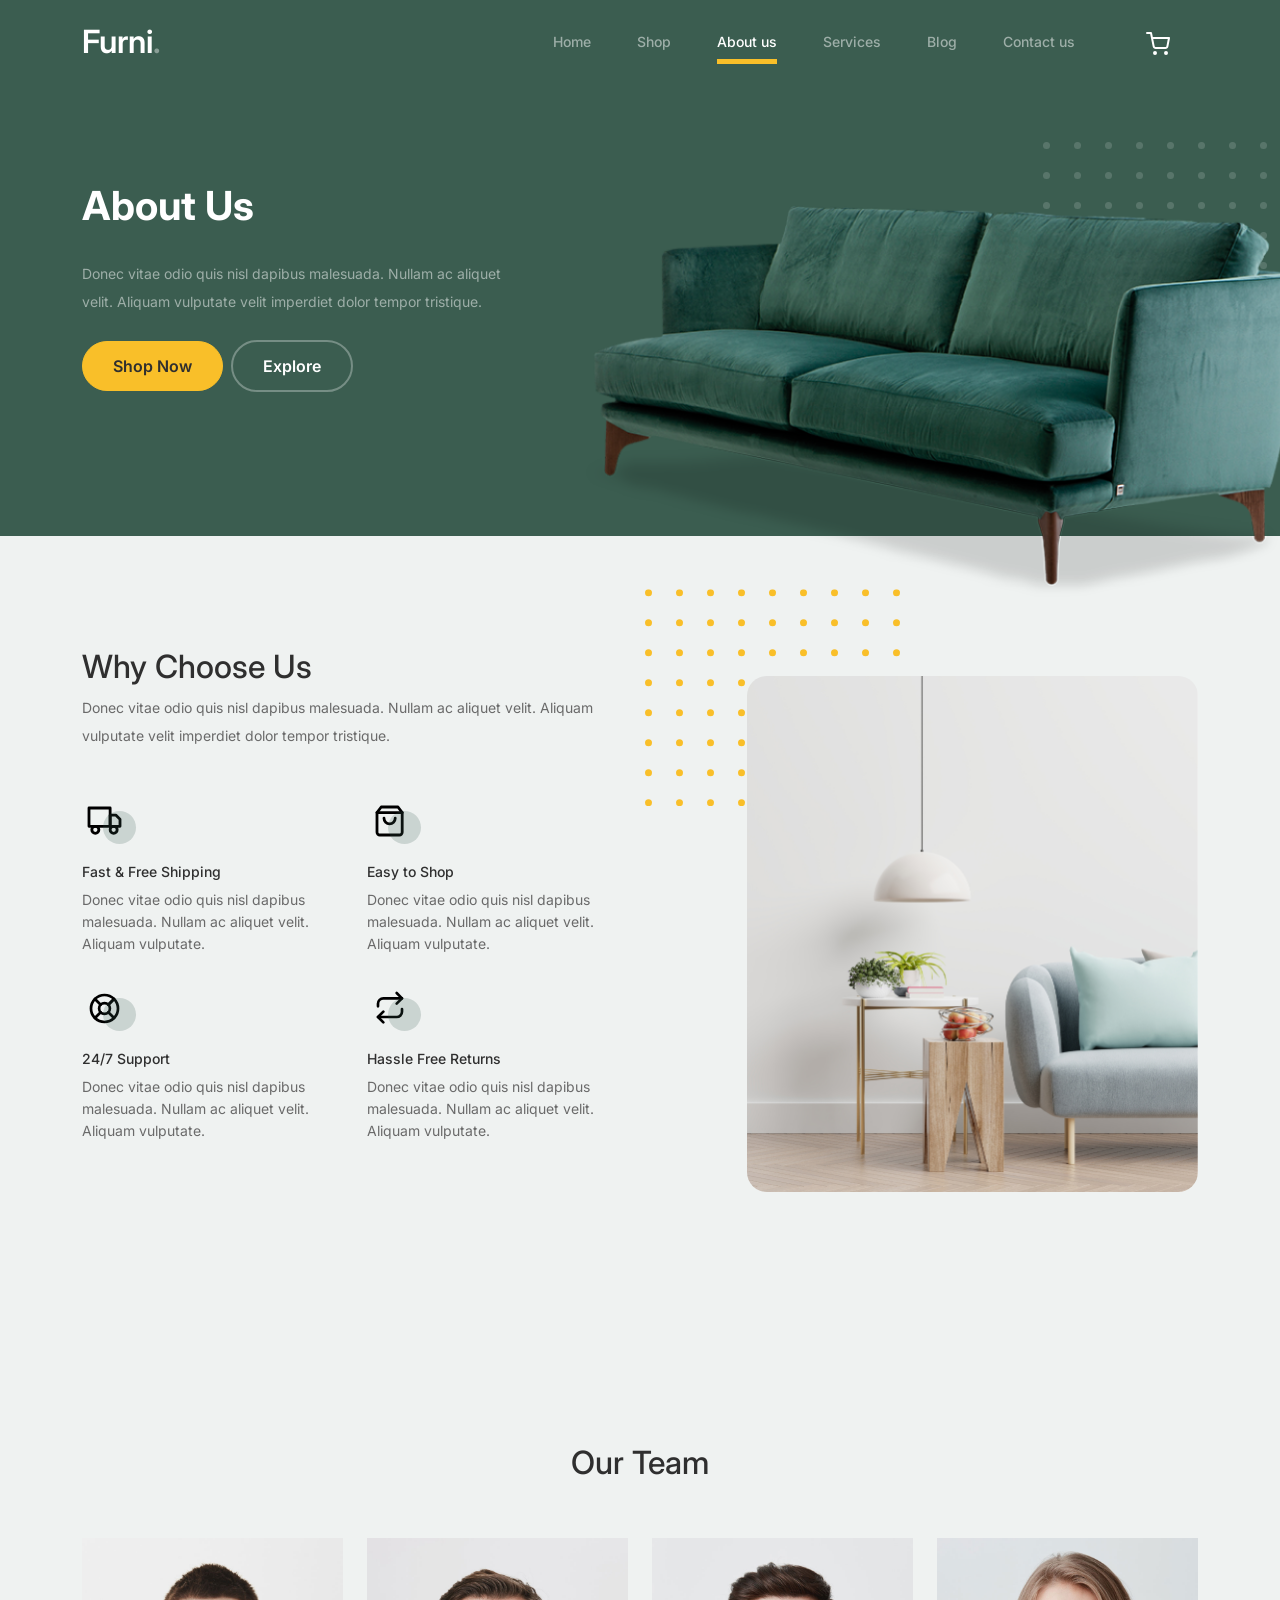
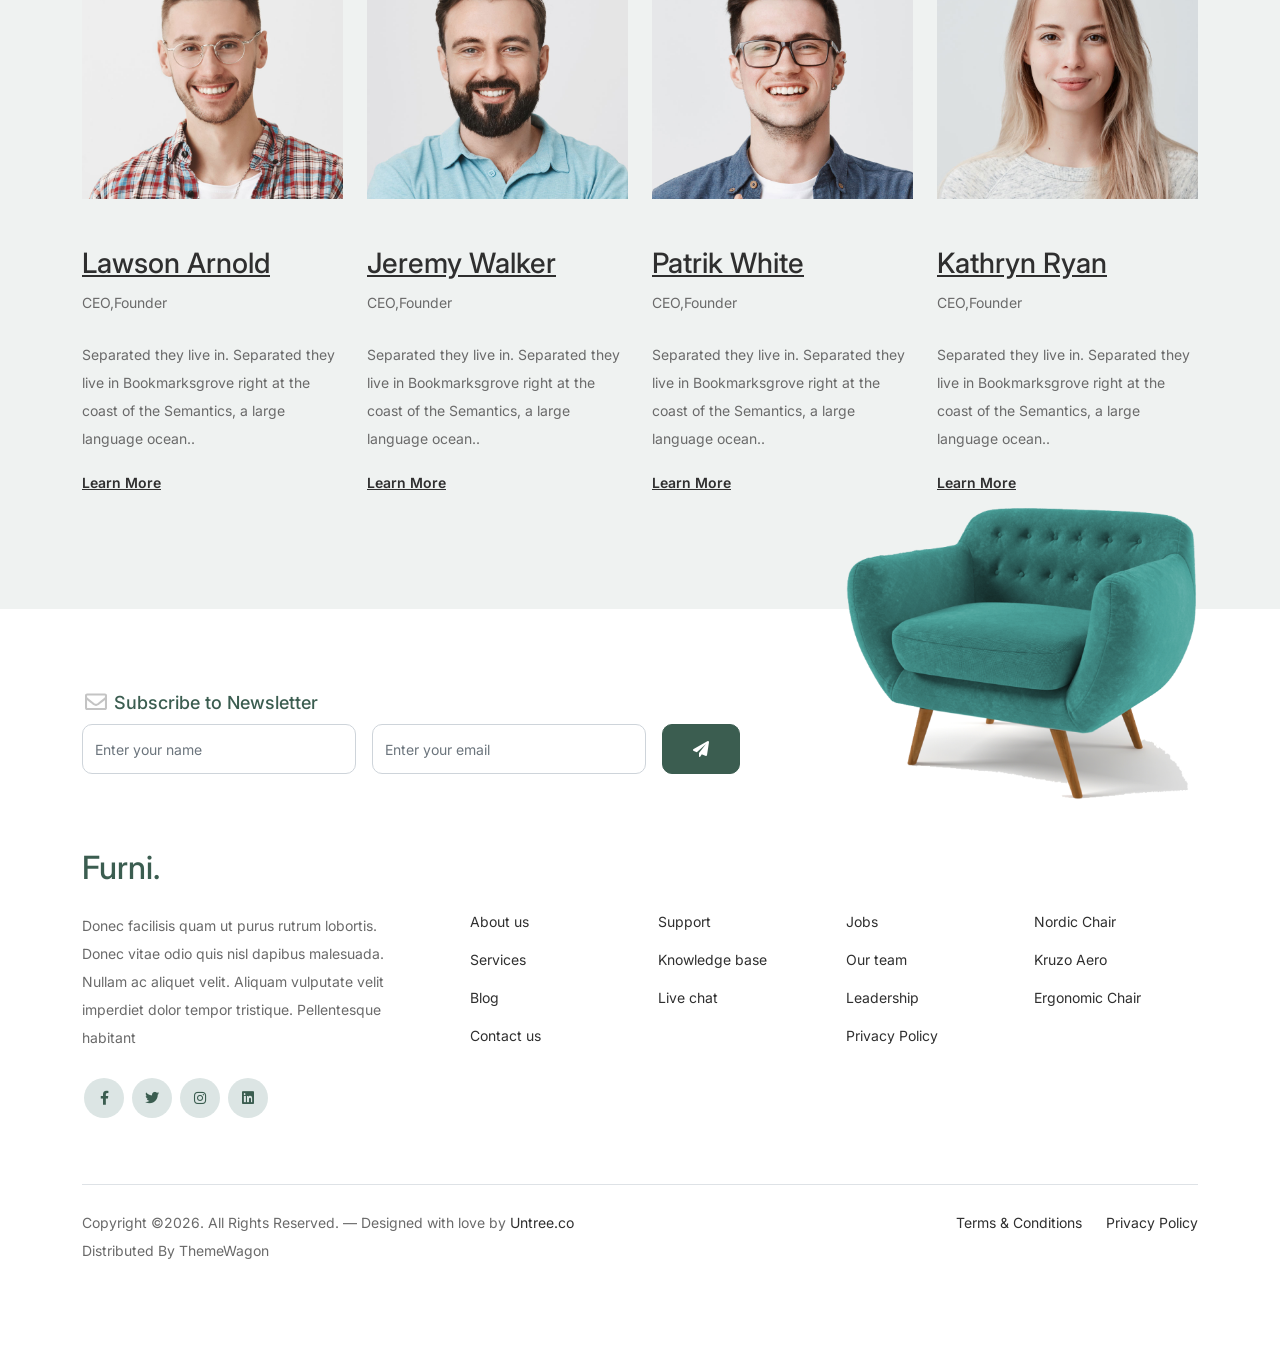
==== about.html @ da292a1a "first commit" ====
<!-- /*
* Bootstrap 5
* Template Name: Furni
* Template Author: Untree.co
* Template URI: https://untree.co/
* License: https://creativecommons.org/licenses/by/3.0/
*/ -->
<!doctype html>
<html lang="en">
<head>
  <meta charset="utf-8">
  <meta name="viewport" content="width=device-width, initial-scale=1, shrink-to-fit=no">
  <meta name="author" content="Untree.co">
  <link rel="shortcut icon" href="favicon.png">

  <meta name="description" content="" />
  <meta name="keywords" content="bootstrap, bootstrap4" />

		<!-- Bootstrap CSS -->
		<link href="css/bootstrap.min.css" rel="stylesheet">
		<link href="https://cdnjs.cloudflare.com/ajax/libs/font-awesome/6.0.0-beta3/css/all.min.css" rel="stylesheet">
		<link href="css/tiny-slider.css" rel="stylesheet">
		<link href="css/style.css" rel="stylesheet">
		<title>Furni Free Bootstrap 5 Template for Furniture and Interior Design Websites by Untree.co </title>
	</head>

	<body data-page="about">

		<!-- Start Header/Navigation -->
		<nav class="custom-navbar navbar navbar navbar-expand-md navbar-dark bg-dark" arial-label="Furni navigation bar">

			<div class="container">
				<a class="navbar-brand" href="index.html">Furni<span>.</span></a>

				<button class="navbar-toggler" type="button" data-bs-toggle="collapse" data-bs-target="#navbarsFurni" aria-controls="navbarsFurni" aria-expanded="false" aria-label="Toggle navigation">
					<span class="navbar-toggler-icon"></span>
				</button>

				<div class="collapse navbar-collapse" id="navbarsFurni">
					<!-- Dinamicki ispisan meni -->
				</div>
			</div>
				
		</nav>
		<!-- End Header/Navigation -->

		<!-- Start Hero Section -->
			<div class="hero">
				<div class="container">
					<div class="row justify-content-between">
						<div class="col-lg-5">
							<div class="intro-excerpt">
								<h1>About Us</h1>
								<p class="mb-4">Donec vitae odio quis nisl dapibus malesuada. Nullam ac aliquet velit. Aliquam vulputate velit imperdiet dolor tempor tristique.</p>
								<p><a href="" class="btn btn-secondary me-2">Shop Now</a><a href="#" class="btn btn-white-outline">Explore</a></p>
							</div>
						</div>
						<div class="col-lg-7">
							<div class="hero-img-wrap">
								<img src="images/couch.png" class="img-fluid">
							</div>
						</div>
					</div>
				</div>
			</div>
		<!-- End Hero Section -->

		

		<!-- Start Why Choose Us Section -->
		<div class="why-choose-section">
			<div class="container">
				<div class="row justify-content-between align-items-center">
					<div class="col-lg-6">
						<h2 class="section-title">Why Choose Us</h2>
						<p>Donec vitae odio quis nisl dapibus malesuada. Nullam ac aliquet velit. Aliquam vulputate velit imperdiet dolor tempor tristique.</p>

						<div class="row my-5" id="servicesSection">
							<!-- Dinamicki ispisani servisi -->
						</div>
					</div>

					<div class="col-lg-5">
						<div class="img-wrap">
							<img src="images/why-choose-us-img.jpg" alt="Image" class="img-fluid">
						</div>
					</div>

				</div>
			</div>
		</div>
		<!-- End Why Choose Us Section -->

		<!-- Start Team Section -->
		<div class="untree_co-section">
			<div class="container">

				<div class="row mb-5">
					<div class="col-lg-5 mx-auto text-center">
						<h2 class="section-title">Our Team</h2>
					</div>
				</div>

				<div class="row" id="teamSection">
					<!-- Dinamicki ispisani zaposleni -->
				</div>
			</div>
		</div>
		<!-- End Team Section -->

		<!-- Start Footer Section -->
		<footer class="footer-section">
			<div class="container relative">

				<div class="sofa-img">
					<img src="images/sofa.png" alt="Image" class="img-fluid">
				</div>

				<div class="row">
					<div class="col-lg-8">
						<div class="subscription-form">
							<h3 class="d-flex align-items-center"><span class="me-1"><img src="images/envelope-outline.svg" alt="Image" class="img-fluid"></span><span>Subscribe to Newsletter</span></h3>

							<form action="#" class="row g-3">
								<div class="col-auto">
									<input type="text" class="form-control" placeholder="Enter your name">
								</div>
								<div class="col-auto">
									<input type="email" class="form-control" placeholder="Enter your email">
								</div>
								<div class="col-auto">
									<button class="btn btn-primary">
										<span class="fa fa-paper-plane"></span>
									</button>
								</div>
							</form>

						</div>
					</div>
				</div>

				<div class="row g-5 mb-5">
					<div class="col-lg-4">
						<div class="mb-4 footer-logo-wrap"><a href="#" class="footer-logo">Furni<span>.</span></a></div>
						<p class="mb-4">Donec facilisis quam ut purus rutrum lobortis. Donec vitae odio quis nisl dapibus malesuada. Nullam ac aliquet velit. Aliquam vulputate velit imperdiet dolor tempor tristique. Pellentesque habitant</p>

						<ul class="list-unstyled custom-social">
							<li><a href="#"><span class="fa fa-brands fa-facebook-f"></span></a></li>
							<li><a href="#"><span class="fa fa-brands fa-twitter"></span></a></li>
							<li><a href="#"><span class="fa fa-brands fa-instagram"></span></a></li>
							<li><a href="#"><span class="fa fa-brands fa-linkedin"></span></a></li>
						</ul>
					</div>

					<div class="col-lg-8">
						<div class="row links-wrap">
							<div class="col-6 col-sm-6 col-md-3">
								<ul class="list-unstyled">
									<li><a href="#">About us</a></li>
									<li><a href="#">Services</a></li>
									<li><a href="#">Blog</a></li>
									<li><a href="#">Contact us</a></li>
								</ul>
							</div>

							<div class="col-6 col-sm-6 col-md-3">
								<ul class="list-unstyled">
									<li><a href="#">Support</a></li>
									<li><a href="#">Knowledge base</a></li>
									<li><a href="#">Live chat</a></li>
								</ul>
							</div>

							<div class="col-6 col-sm-6 col-md-3">
								<ul class="list-unstyled">
									<li><a href="#">Jobs</a></li>
									<li><a href="#">Our team</a></li>
									<li><a href="#">Leadership</a></li>
									<li><a href="#">Privacy Policy</a></li>
								</ul>
							</div>

							<div class="col-6 col-sm-6 col-md-3">
								<ul class="list-unstyled">
									<li><a href="#">Nordic Chair</a></li>
									<li><a href="#">Kruzo Aero</a></li>
									<li><a href="#">Ergonomic Chair</a></li>
								</ul>
							</div>
						</div>
					</div>

				</div>

				<div class="border-top copyright">
					<div class="row pt-4">
						<div class="col-lg-6">
							<p class="mb-2 text-center text-lg-start">Copyright &copy;<script>document.write(new Date().getFullYear());</script>. All Rights Reserved. &mdash; Designed with love by <a href="https://untree.co">Untree.co</a> Distributed By <a hreff="https://themewagon.com">ThemeWagon</a>  <!-- License information: https://untree.co/license/ -->
            </p>
						</div>

						<div class="col-lg-6 text-center text-lg-end">
							<ul class="list-unstyled d-inline-flex ms-auto">
								<li class="me-4"><a href="#">Terms &amp; Conditions</a></li>
								<li><a href="#">Privacy Policy</a></li>
							</ul>
						</div>

					</div>
				</div>

			</div>
		</footer>
		<!-- End Footer Section -->	


		<script src="js/bootstrap.bundle.min.js"></script>
		<script src="js/tiny-slider.js"></script>
		<script src="js/custom.js"></script>
	</body>

</html>
---- css/tiny-slider.css ----
.tns-outer{padding:0 !important}.tns-outer [hidden]{display:none !important}.tns-outer [aria-controls],.tns-outer [data-action]{cursor:pointer}.tns-slider{-webkit-transition:all 0s;-moz-transition:all 0s;transition:all 0s}.tns-slider>.tns-item{-webkit-box-sizing:border-box;-moz-box-sizing:border-box;box-sizing:border-box}.tns-horizontal.tns-subpixel{white-space:nowrap}.tns-horizontal.tns-subpixel>.tns-item{display:inline-block;vertical-align:top;white-space:normal}.tns-horizontal.tns-no-subpixel:after{content:'';display:table;clear:both}.tns-horizontal.tns-no-subpixel>.tns-item{float:left}.tns-horizontal.tns-carousel.tns-no-subpixel>.tns-item{margin-right:-100%}.tns-no-calc{position:relative;left:0}.tns-gallery{position:relative;left:0;min-height:1px}.tns-gallery>.tns-item{position:absolute;left:-100%;-webkit-transition:transform 0s, opacity 0s;-moz-transition:transform 0s, opacity 0s;transition:transform 0s, opacity 0s}.tns-gallery>.tns-slide-active{position:relative;left:auto !important}.tns-gallery>.tns-moving{-webkit-transition:all 0.25s;-moz-transition:all 0.25s;transition:all 0.25s}.tns-autowidth{display:inline-block}.tns-lazy-img{-webkit-transition:opacity 0.6s;-moz-transition:opacity 0.6s;transition:opacity 0.6s;opacity:0.6}.tns-lazy-img.tns-complete{opacity:1}.tns-ah{-webkit-transition:height 0s;-moz-transition:height 0s;transition:height 0s}.tns-ovh{overflow:hidden}.tns-visually-hidden{position:absolute;left:-10000em}.tns-transparent{opacity:0;visibility:hidden}.tns-fadeIn{opacity:1;filter:alpha(opacity=100);z-index:0}.tns-normal,.tns-fadeOut{opacity:0;filter:alpha(opacity=0);z-index:-1}.tns-vpfix{white-space:nowrap}.tns-vpfix>div,.tns-vpfix>li{display:inline-block}.tns-t-subp2{margin:0 auto;width:310px;position:relative;height:10px;overflow:hidden}.tns-t-ct{width:2333.3333333%;width:-webkit-calc(100% * 70 / 3);width:-moz-calc(100% * 70 / 3);width:calc(100% * 70 / 3);position:absolute;right:0}.tns-t-ct:after{content:'';display:table;clear:both}.tns-t-ct>div{width:1.4285714%;width:-webkit-calc(100% / 70);width:-moz-calc(100% / 70);width:calc(100% / 70);height:10px;float:left}

/*# sourceMappingURL=sourcemaps/tiny-slider.css.map */
---- css/style.css ----
/*
* Template Name: UntreeStore
* Template Author: Untree.co
* Author URI: https://untree.co/
* License: https://creativecommons.org/licenses/by/3.0/
*/
@import url("https://fonts.googleapis.com/css2?family=Inter:wght@400;500;600;700;800&display=swap");

body {
  overflow-x: hidden;
  position: relative;
}

body {
  font-family: "Inter", sans-serif;
  font-weight: 400;
  line-height: 28px;
  color: #6a6a6a;
  font-size: 14px;
  background-color: #eff2f1;
}

a {
  text-decoration: none;
  -webkit-transition: .3s all ease;
  -o-transition: .3s all ease;
  transition: .3s all ease;
  color: #2f2f2f;
  text-decoration: underline;
}

a:hover {
  color: #2f2f2f;
  text-decoration: none;
}

a.more {
  font-weight: 600;
}

.custom-navbar {
  background: #3b5d50 !important;
  padding-top: 20px;
  padding-bottom: 20px;
}

.custom-navbar .navbar-brand {
  font-size: 32px;
  font-weight: 600;
}

.custom-navbar .navbar-brand>span {
  opacity: .4;
}

.custom-navbar .navbar-toggler {
  border-color: transparent;
}

.custom-navbar .navbar-toggler:active,
.custom-navbar .navbar-toggler:focus {
  -webkit-box-shadow: none;
  box-shadow: none;
  outline: none;
}

@media (min-width: 992px) {
  .custom-navbar .custom-navbar-nav li {
    margin-left: 15px;
    margin-right: 15px;
  }
}

.custom-navbar .custom-navbar-nav li a {
  font-weight: 500;
  color: #ffffff !important;
  opacity: .5;
  -webkit-transition: .3s all ease;
  -o-transition: .3s all ease;
  transition: .3s all ease;
  position: relative;
}

@media (min-width: 768px) {
  .custom-navbar .custom-navbar-nav li a:before {
    content: "";
    position: absolute;
    bottom: 0;
    left: 8px;
    right: 8px;
    background: #f9bf29;
    height: 5px;
    opacity: 1;
    visibility: visible;
    width: 0;
    -webkit-transition: .15s all ease-out;
    -o-transition: .15s all ease-out;
    transition: .15s all ease-out;
  }
}

.custom-navbar .custom-navbar-nav li a:hover {
  opacity: 1;
}

.custom-navbar .custom-navbar-nav li a:hover:before {
  width: calc(100% - 16px);
}

.custom-navbar .custom-navbar-nav li.active a {
  opacity: 1;
}

.custom-navbar .custom-navbar-nav li.active a:before {
  width: calc(100% - 16px);
}

.custom-navbar .custom-navbar-cta {
  margin-left: 0 !important;
  -webkit-box-orient: horizontal;
  -webkit-box-direction: normal;
  -ms-flex-direction: row;
  flex-direction: row;
}

@media (min-width: 768px) {
  .custom-navbar .custom-navbar-cta {
    margin-left: 40px !important;
  }
}

.custom-navbar .custom-navbar-cta li {
  margin-left: 0px;
  margin-right: 0px;
}

.custom-navbar .custom-navbar-cta li:first-child {
  margin-right: 20px;
}

.hero {
  background: #3b5d50;
  padding: calc(4rem - 30px) 0 0rem 0;
}

@media (min-width: 768px) {
  .hero {
    padding: calc(4rem - 30px) 0 4rem 0;
  }
}

@media (min-width: 992px) {
  .hero {
    padding: calc(8rem - 30px) 0 8rem 0;
  }
}

.hero .intro-excerpt {
  position: relative;
  z-index: 4;
}

@media (min-width: 992px) {
  .hero .intro-excerpt {
    max-width: 450px;
  }
}

.hero h1 {
  font-weight: 700;
  color: #ffffff;
  margin-bottom: 30px;
}

@media (min-width: 1400px) {
  .hero h1 {
    font-size: 54px;
  }
}

.hero p {
  color: rgba(255, 255, 255, 0.5);
  margin-botom: 30px;
}

.hero .hero-img-wrap {
  position: relative;
}

.hero .hero-img-wrap img {
  position: relative;
  top: 0px;
  right: 0px;
  z-index: 2;
  max-width: 780px;
  left: -20px;
}

@media (min-width: 768px) {
  .hero .hero-img-wrap img {
    right: 0px;
    left: -100px;
  }
}

@media (min-width: 992px) {
  .hero .hero-img-wrap img {
    left: 0px;
    top: -80px;
    position: absolute;
    right: -50px;
  }
}

@media (min-width: 1200px) {
  .hero .hero-img-wrap img {
    left: 0px;
    top: -80px;
    right: -100px;
  }
}

.hero .hero-img-wrap:after {
  content: "";
  position: absolute;
  width: 255px;
  height: 217px;
  background-image: url("../images/dots-light.svg");
  background-size: contain;
  background-repeat: no-repeat;
  right: -100px;
  top: -0px;
}

@media (min-width: 1200px) {
  .hero .hero-img-wrap:after {
    top: -40px;
  }
}

.btn {
  font-weight: 600;
  padding: 12px 30px;
  border-radius: 30px;
  color: #ffffff;
  background: #2f2f2f;
  border-color: #2f2f2f;
}

.btn:hover {
  color: #ffffff;
  background: #222222;
  border-color: #222222;
}

.btn:active,
.btn:focus {
  outline: none !important;
  -webkit-box-shadow: none;
  box-shadow: none;
}

.btn.btn-primary {
  background: #3b5d50;
  border-color: #3b5d50;
}

.btn.btn-primary:hover {
  background: #314d43;
  border-color: #314d43;
}

.btn.btn-secondary {
  color: #2f2f2f;
  background: #f9bf29;
  border-color: #f9bf29;
}

.btn.btn-secondary:hover {
  background: #f8b810;
  border-color: #f8b810;
}

.btn.btn-white-outline {
  background: transparent;
  border-width: 2px;
  border-color: rgba(255, 255, 255, 0.3);
}

.btn.btn-white-outline:hover {
  border-color: white;
  color: #ffffff;
}

.section-title {
  color: #2f2f2f;
}

.product-section {
  padding: 7rem 0;
}

.product-section .product-item {
  text-align: center;
  text-decoration: none;
  display: block;
  position: relative;
  padding-bottom: 50px;
  cursor: pointer;
}

.product-section .product-item .product-thumbnail {
  margin-bottom: 30px;
  position: relative;
  top: 0;
  -webkit-transition: .3s all ease;
  -o-transition: .3s all ease;
  transition: .3s all ease;
}

.product-section .product-item h3 {
  font-weight: 600;
  font-size: 16px;
}

.product-section .product-item strong {
  font-weight: 800 !important;
  font-size: 18px !important;
}

.product-section .product-item h3,
.product-section .product-item strong {
  color: #2f2f2f;
  text-decoration: none;
}

.product-section .product-item .icon-cross {
  position: absolute;
  width: 35px;
  height: 35px;
  display: inline-block;
  background: #2f2f2f;
  bottom: 15px;
  left: 50%;
  -webkit-transform: translateX(-50%);
  -ms-transform: translateX(-50%);
  transform: translateX(-50%);
  margin-bottom: -17.5px;
  border-radius: 50%;
  opacity: 0;
  visibility: hidden;
  -webkit-transition: .3s all ease;
  -o-transition: .3s all ease;
  transition: .3s all ease;
}

.product-section .product-item .icon-cross img {
  position: absolute;
  left: 50%;
  top: 50%;
  -webkit-transform: translate(-50%, -50%);
  -ms-transform: translate(-50%, -50%);
  transform: translate(-50%, -50%);
}

.product-section .product-item:before {
  bottom: 0;
  left: 0;
  right: 0;
  position: absolute;
  content: "";
  background: #dce5e4;
  height: 0%;
  z-index: -1;
  border-radius: 10px;
  -webkit-transition: .3s all ease;
  -o-transition: .3s all ease;
  transition: .3s all ease;
}

.product-section .product-item:hover .product-thumbnail {
  top: -25px;
}

.product-section .product-item:hover .icon-cross {
  bottom: 0;
  opacity: 1;
  visibility: visible;
}

.product-section .product-item:hover:before {
  height: 70%;
}

.why-choose-section {
  padding: 7rem 0;
}

.why-choose-section .img-wrap {
  position: relative;
}

.why-choose-section .img-wrap:before {
  position: absolute;
  content: "";
  width: 255px;
  height: 217px;
  background-image: url("../images/dots-yellow.svg");
  background-repeat: no-repeat;
  background-size: contain;
  -webkit-transform: translate(-40%, -40%);
  -ms-transform: translate(-40%, -40%);
  transform: translate(-40%, -40%);
  z-index: -1;
}

.why-choose-section .img-wrap img {
  border-radius: 20px;
}

.feature {
  margin-bottom: 30px;
}

.feature .icon {
  display: inline-block;
  position: relative;
  margin-bottom: 20px;
}

.feature .icon:before {
  content: "";
  width: 33px;
  height: 33px;
  position: absolute;
  background: rgba(59, 93, 80, 0.2);
  border-radius: 50%;
  right: -8px;
  bottom: 0;
}

.feature h3 {
  font-size: 14px;
  color: #2f2f2f;
}

.feature p {
  font-size: 14px;
  line-height: 22px;
  color: #6a6a6a;
}

.we-help-section {
  padding: 7rem 0;
}

.we-help-section .imgs-grid {
  display: -ms-grid;
  display: grid;
  -ms-grid-columns: (1fr)[27];
  grid-template-columns: repeat(27, 1fr);
  position: relative;
}

.we-help-section .imgs-grid:before {
  position: absolute;
  content: "";
  width: 255px;
  height: 217px;
  background-image: url("../images/dots-green.svg");
  background-size: contain;
  background-repeat: no-repeat;
  -webkit-transform: translate(-40%, -40%);
  -ms-transform: translate(-40%, -40%);
  transform: translate(-40%, -40%);
  z-index: -1;
}

.we-help-section .imgs-grid .grid {
  position: relative;
}

.we-help-section .imgs-grid .grid img {
  border-radius: 20px;
  max-width: 100%;
}

.we-help-section .imgs-grid .grid.grid-1 {
  -ms-grid-column: 1;
  -ms-grid-column-span: 18;
  grid-column: 1 / span 18;
  -ms-grid-row: 1;
  -ms-grid-row-span: 27;
  grid-row: 1 / span 27;
}

.we-help-section .imgs-grid .grid.grid-2 {
  -ms-grid-column: 19;
  -ms-grid-column-span: 27;
  grid-column: 19 / span 27;
  -ms-grid-row: 1;
  -ms-grid-row-span: 5;
  grid-row: 1 / span 5;
  padding-left: 20px;
}

.we-help-section .imgs-grid .grid.grid-3 {
  -ms-grid-column: 14;
  -ms-grid-column-span: 16;
  grid-column: 14 / span 16;
  -ms-grid-row: 6;
  -ms-grid-row-span: 27;
  grid-row: 6 / span 27;
  padding-top: 20px;
}

.custom-list {
  width: 100%;
}

.custom-list li {
  display: inline-block;
  width: calc(50% - 20px);
  margin-bottom: 12px;
  line-height: 1.5;
  position: relative;
  padding-left: 20px;
}

.custom-list li:before {
  content: "";
  width: 8px;
  height: 8px;
  border-radius: 50%;
  border: 2px solid #3b5d50;
  position: absolute;
  left: 0;
  top: 8px;
}

.popular-product {
  padding: 0 0 7rem 0;
}

.popular-product .product-item-sm h3 {
  font-size: 14px;
  font-weight: 700;
  color: #2f2f2f;
}

.popular-product .product-item-sm a {
  text-decoration: none;
  color: #2f2f2f;
  -webkit-transition: .3s all ease;
  -o-transition: .3s all ease;
  transition: .3s all ease;
}

.popular-product .product-item-sm a:hover {
  color: rgba(47, 47, 47, 0.5);
}

.popular-product .product-item-sm p {
  line-height: 1.4;
  margin-bottom: 10px;
  font-size: 14px;
}

.popular-product .product-item-sm .thumbnail {
  margin-right: 10px;
  -webkit-box-flex: 0;
  -ms-flex: 0 0 120px;
  flex: 0 0 120px;
  position: relative;
}

.popular-product .product-item-sm .thumbnail:before {
  content: "";
  position: absolute;
  border-radius: 20px;
  background: #dce5e4;
  width: 98px;
  height: 98px;
  top: 50%;
  left: 50%;
  -webkit-transform: translate(-50%, -50%);
  -ms-transform: translate(-50%, -50%);
  transform: translate(-50%, -50%);
  z-index: -1;
}

.testimonial-section {
  padding: 3rem 0 7rem 0;
}

.testimonial-slider-wrap {
  position: relative;
}

.testimonial-slider-wrap .tns-inner {
  padding-top: 30px;
}

.testimonial-slider-wrap .item .testimonial-block blockquote {
  font-size: 16px;
}

@media (min-width: 768px) {
  .testimonial-slider-wrap .item .testimonial-block blockquote {
    line-height: 32px;
    font-size: 18px;
  }
}

.testimonial-slider-wrap .item .testimonial-block .author-info .author-pic {
  margin-bottom: 20px;
}

.testimonial-slider-wrap .item .testimonial-block .author-info .author-pic img {
  max-width: 80px;
  border-radius: 50%;
}

.testimonial-slider-wrap .item .testimonial-block .author-info h3 {
  font-size: 14px;
  font-weight: 700;
  color: #2f2f2f;
  margin-bottom: 0;
}

.testimonial-slider-wrap #testimonial-nav {
  position: absolute;
  top: 50%;
  z-index: 99;
  width: 100%;
  display: none;
}

@media (min-width: 768px) {
  .testimonial-slider-wrap #testimonial-nav {
    display: block;
  }
}

.testimonial-slider-wrap #testimonial-nav>span {
  cursor: pointer;
  position: absolute;
  width: 58px;
  height: 58px;
  line-height: 58px;
  border-radius: 50%;
  background: rgba(59, 93, 80, 0.1);
  color: #2f2f2f;
  -webkit-transition: .3s all ease;
  -o-transition: .3s all ease;
  transition: .3s all ease;
}

.testimonial-slider-wrap #testimonial-nav>span:hover {
  background: #3b5d50;
  color: #ffffff;
}

.testimonial-slider-wrap #testimonial-nav .prev {
  left: -10px;
}

.testimonial-slider-wrap #testimonial-nav .next {
  right: 0;
}

.testimonial-slider-wrap .tns-nav {
  position: absolute;
  bottom: -50px;
  left: 50%;
  -webkit-transform: translateX(-50%);
  -ms-transform: translateX(-50%);
  transform: translateX(-50%);
}

.testimonial-slider-wrap .tns-nav button {
  background: none;
  border: none;
  display: inline-block;
  position: relative;
  width: 0 !important;
  height: 7px !important;
  margin: 2px;
}

.testimonial-slider-wrap .tns-nav button:active,
.testimonial-slider-wrap .tns-nav button:focus,
.testimonial-slider-wrap .tns-nav button:hover {
  outline: none;
  -webkit-box-shadow: none;
  box-shadow: none;
  background: none;
}

.testimonial-slider-wrap .tns-nav button:before {
  display: block;
  width: 7px;
  height: 7px;
  left: 0;
  top: 0;
  position: absolute;
  content: "";
  border-radius: 50%;
  -webkit-transition: .3s all ease;
  -o-transition: .3s all ease;
  transition: .3s all ease;
  background-color: #d6d6d6;
}

.testimonial-slider-wrap .tns-nav button:hover:before,
.testimonial-slider-wrap .tns-nav button.tns-nav-active:before {
  background-color: #3b5d50;
}

.before-footer-section {
  padding: 7rem 0 12rem 0 !important;
}

.blog-section {
  padding: 7rem 0 12rem 0;
}

.blog-section .post-entry a {
  text-decoration: none;
}

.blog-section .post-entry .post-thumbnail {
  display: block;
  margin-bottom: 20px;
}

.blog-section .post-entry .post-thumbnail img {
  border-radius: 20px;
  -webkit-transition: .3s all ease;
  -o-transition: .3s all ease;
  transition: .3s all ease;
}

.blog-section .post-entry .post-content-entry {
  padding-left: 15px;
  padding-right: 15px;
}

.blog-section .post-entry .post-content-entry h3 {
  font-size: 16px;
  margin-bottom: 0;
  font-weight: 600;
  margin-bottom: 7px;
}

.blog-section .post-entry .post-content-entry .meta {
  font-size: 14px;
}

.blog-section .post-entry .post-content-entry .meta a {
  font-weight: 600;
}

.blog-section .post-entry:hover .post-thumbnail img,
.blog-section .post-entry:focus .post-thumbnail img {
  opacity: .7;
}

.footer-section {
  padding: 80px 0;
  background: #ffffff;
}

.footer-section .relative {
  position: relative;
}

.footer-section a {
  text-decoration: none;
  color: #2f2f2f;
  -webkit-transition: .3s all ease;
  -o-transition: .3s all ease;
  transition: .3s all ease;
}

.footer-section a:hover {
  color: rgba(47, 47, 47, 0.5);
}

.footer-section .subscription-form {
  margin-bottom: 40px;
  position: relative;
  z-index: 2;
  margin-top: 100px;
}

@media (min-width: 992px) {
  .footer-section .subscription-form {
    margin-top: 0px;
    margin-bottom: 80px;
  }
}

.footer-section .subscription-form h3 {
  font-size: 18px;
  font-weight: 500;
  color: #3b5d50;
}

.footer-section .subscription-form .form-control {
  height: 50px;
  border-radius: 10px;
  font-family: "Inter", sans-serif;
}

.footer-section .subscription-form .form-control:active,
.footer-section .subscription-form .form-control:focus {
  outline: none;
  -webkit-box-shadow: none;
  box-shadow: none;
  border-color: #3b5d50;
  -webkit-box-shadow: 0 1px 4px 0 rgba(0, 0, 0, 0.2);
  box-shadow: 0 1px 4px 0 rgba(0, 0, 0, 0.2);
}

.footer-section .subscription-form .form-control::-webkit-input-placeholder {
  font-size: 14px;
}

.footer-section .subscription-form .form-control::-moz-placeholder {
  font-size: 14px;
}

.footer-section .subscription-form .form-control:-ms-input-placeholder {
  font-size: 14px;
}

.footer-section .subscription-form .form-control:-moz-placeholder {
  font-size: 14px;
}

.footer-section .subscription-form .btn {
  border-radius: 10px !important;
}

.footer-section .sofa-img {
  position: absolute;
  top: -200px;
  z-index: 1;
  right: 0;
}

.footer-section .sofa-img img {
  max-width: 380px;
}

.footer-section .links-wrap {
  margin-top: 0px;
}

@media (min-width: 992px) {
  .footer-section .links-wrap {
    margin-top: 54px;
  }
}

.footer-section .links-wrap ul li {
  margin-bottom: 10px;
}

.footer-section .footer-logo-wrap .footer-logo {
  font-size: 32px;
  font-weight: 500;
  text-decoration: none;
  color: #3b5d50;
}

.footer-section .custom-social li {
  margin: 2px;
  display: inline-block;
}

.footer-section .custom-social li a {
  width: 40px;
  height: 40px;
  text-align: center;
  line-height: 40px;
  display: inline-block;
  background: #dce5e4;
  color: #3b5d50;
  border-radius: 50%;
}

.footer-section .custom-social li a:hover {
  background: #3b5d50;
  color: #ffffff;
}

.footer-section .border-top {
  border-color: #dce5e4;
}

.footer-section .border-top.copyright {
  font-size: 14px !important;
}

.untree_co-section {
  padding: 7rem 0;
}

.form-control {
  height: 50px;
  border-radius: 10px;
  font-family: "Inter", sans-serif;
}

.form-control:active,
.form-control:focus {
  outline: none;
  -webkit-box-shadow: none;
  box-shadow: none;
  border-color: #3b5d50;
  -webkit-box-shadow: 0 1px 4px 0 rgba(0, 0, 0, 0.2);
  box-shadow: 0 1px 4px 0 rgba(0, 0, 0, 0.2);
}

.form-control::-webkit-input-placeholder {
  font-size: 14px;
}

.form-control::-moz-placeholder {
  font-size: 14px;
}

.form-control:-ms-input-placeholder {
  font-size: 14px;
}

.form-control:-moz-placeholder {
  font-size: 14px;
}

.service {
  line-height: 1.5;
}

.service .service-icon {
  border-radius: 10px;
  -webkit-box-flex: 0;
  -ms-flex: 0 0 50px;
  flex: 0 0 50px;
  height: 50px;
  line-height: 50px;
  text-align: center;
  background: #3b5d50;
  margin-right: 20px;
  color: #ffffff;
}

textarea {
  height: auto !important;
}

.site-blocks-table {
  overflow: auto;
}

.site-blocks-table .product-thumbnail {
  width: 200px;
}

.site-blocks-table .btn {
  padding: 2px 10px;
}

.site-blocks-table thead th {
  padding: 30px;
  text-align: center;
  border-width: 0px !important;
  vertical-align: middle;
  color: rgba(0, 0, 0, 0.8);
  font-size: 18px;
}

.site-blocks-table td {
  padding: 20px;
  text-align: center;
  vertical-align: middle;
  color: rgba(0, 0, 0, 0.8);
}

.site-blocks-table tbody tr:first-child td {
  border-top: 1px solid #3b5d50 !important;
}

.site-blocks-table .btn {
  background: none !important;
  color: #000000;
  border: none;
  height: auto !important;
}

.site-block-order-table th {
  border-top: none !important;
  border-bottom-width: 1px !important;
}

.site-block-order-table td,
.site-block-order-table th {
  color: #000000;
}

.couponcode-wrap input {
  border-radius: 10px !important;
}

.text-primary {
  color: #3b5d50 !important;
}

.thankyou-icon {
  position: relative;
  color: #3b5d50;
}

.thankyou-icon:before {
  position: absolute;
  content: "";
  width: 50px;
  height: 50px;
  border-radius: 50%;
  background: rgba(59, 93, 80, 0.2);
}

.toast-custom {
  position: fixed;
  bottom: 20px;
  right: 20px;
  background-color: #3b5d50;
  color: white;
  padding: 12px 20px;
  border-radius: 8px;
  opacity: 0;
  transform: translateY(20px);
  transition: 0.3s ease;
  z-index: 9999;
}

.toast-show {
  opacity: 1;
  transform: translateY(0);
}

.qty-value {
  min-width: 1.5rem;
  text-align: center;
  font-weight: 600;
}

.qty-control {
  display: inline-flex;
  align-items: center;
  gap: 0.5rem;
  white-space: nowrap;
}
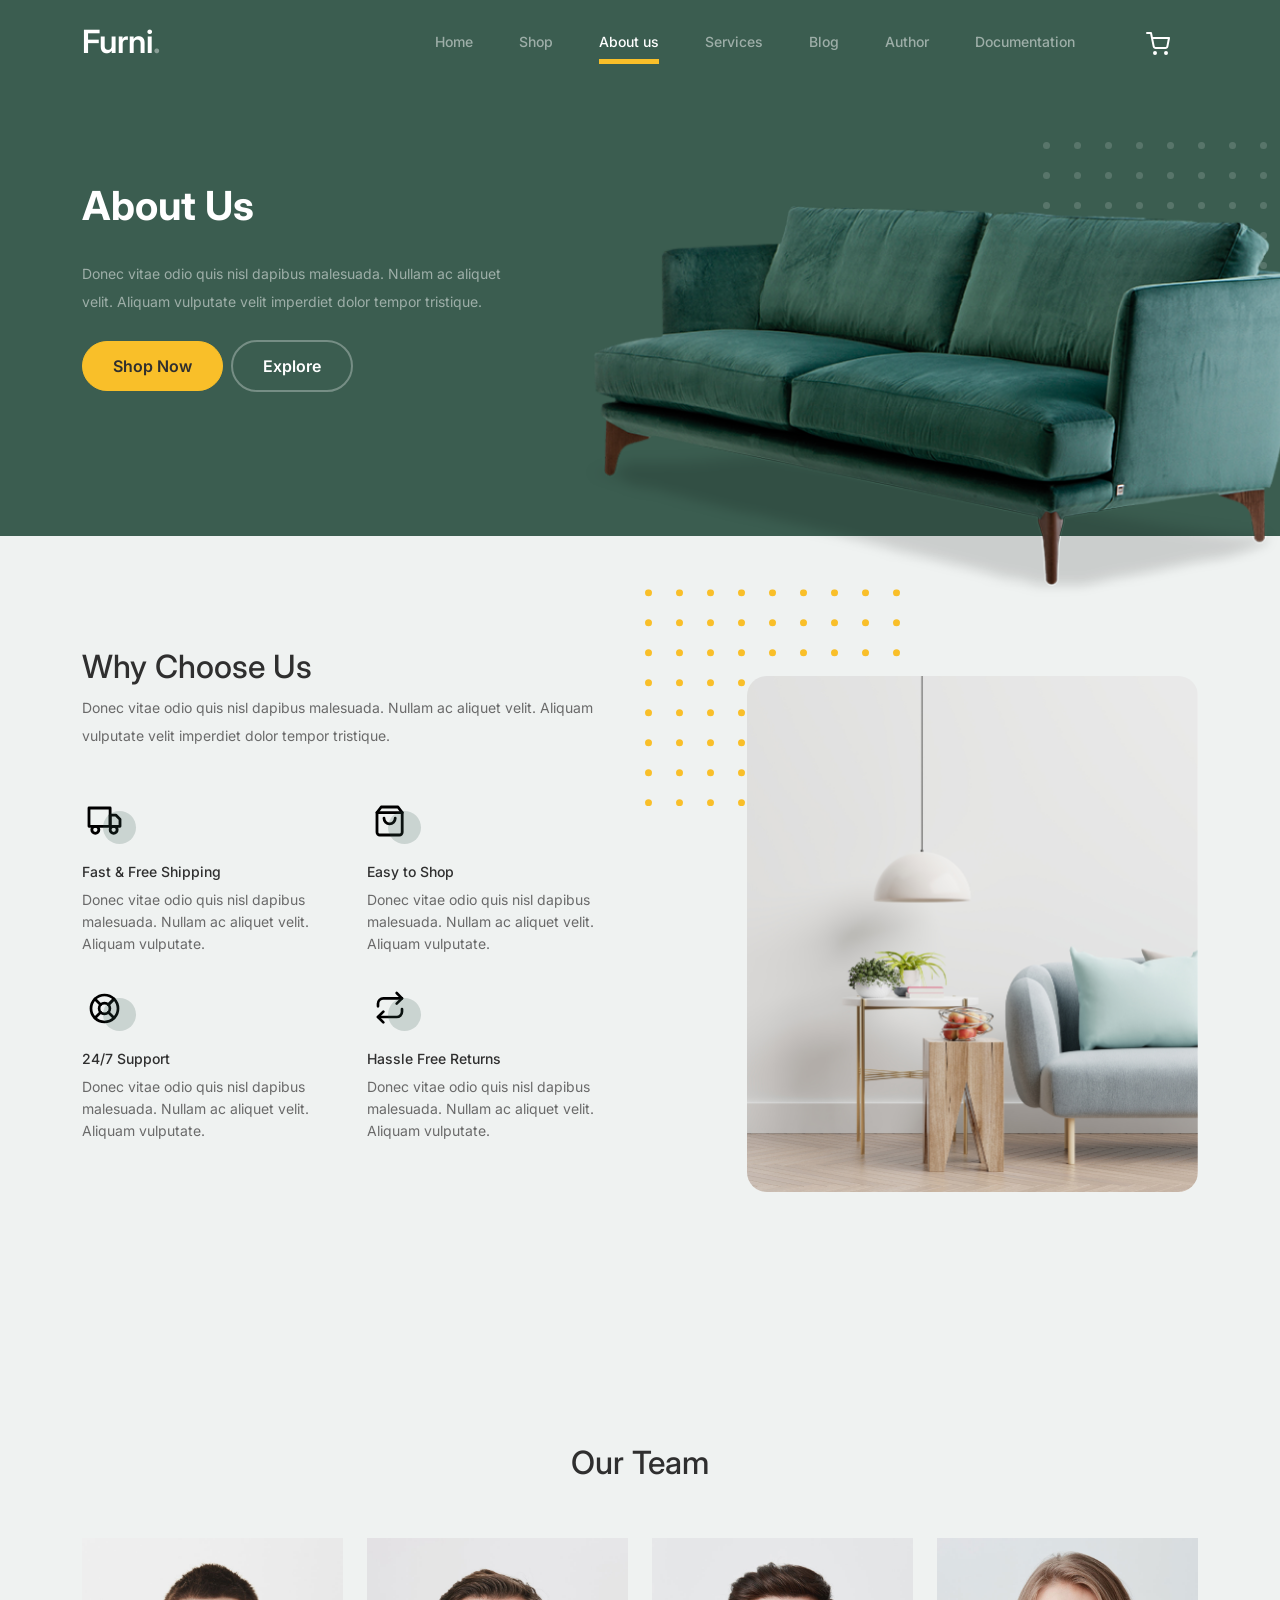
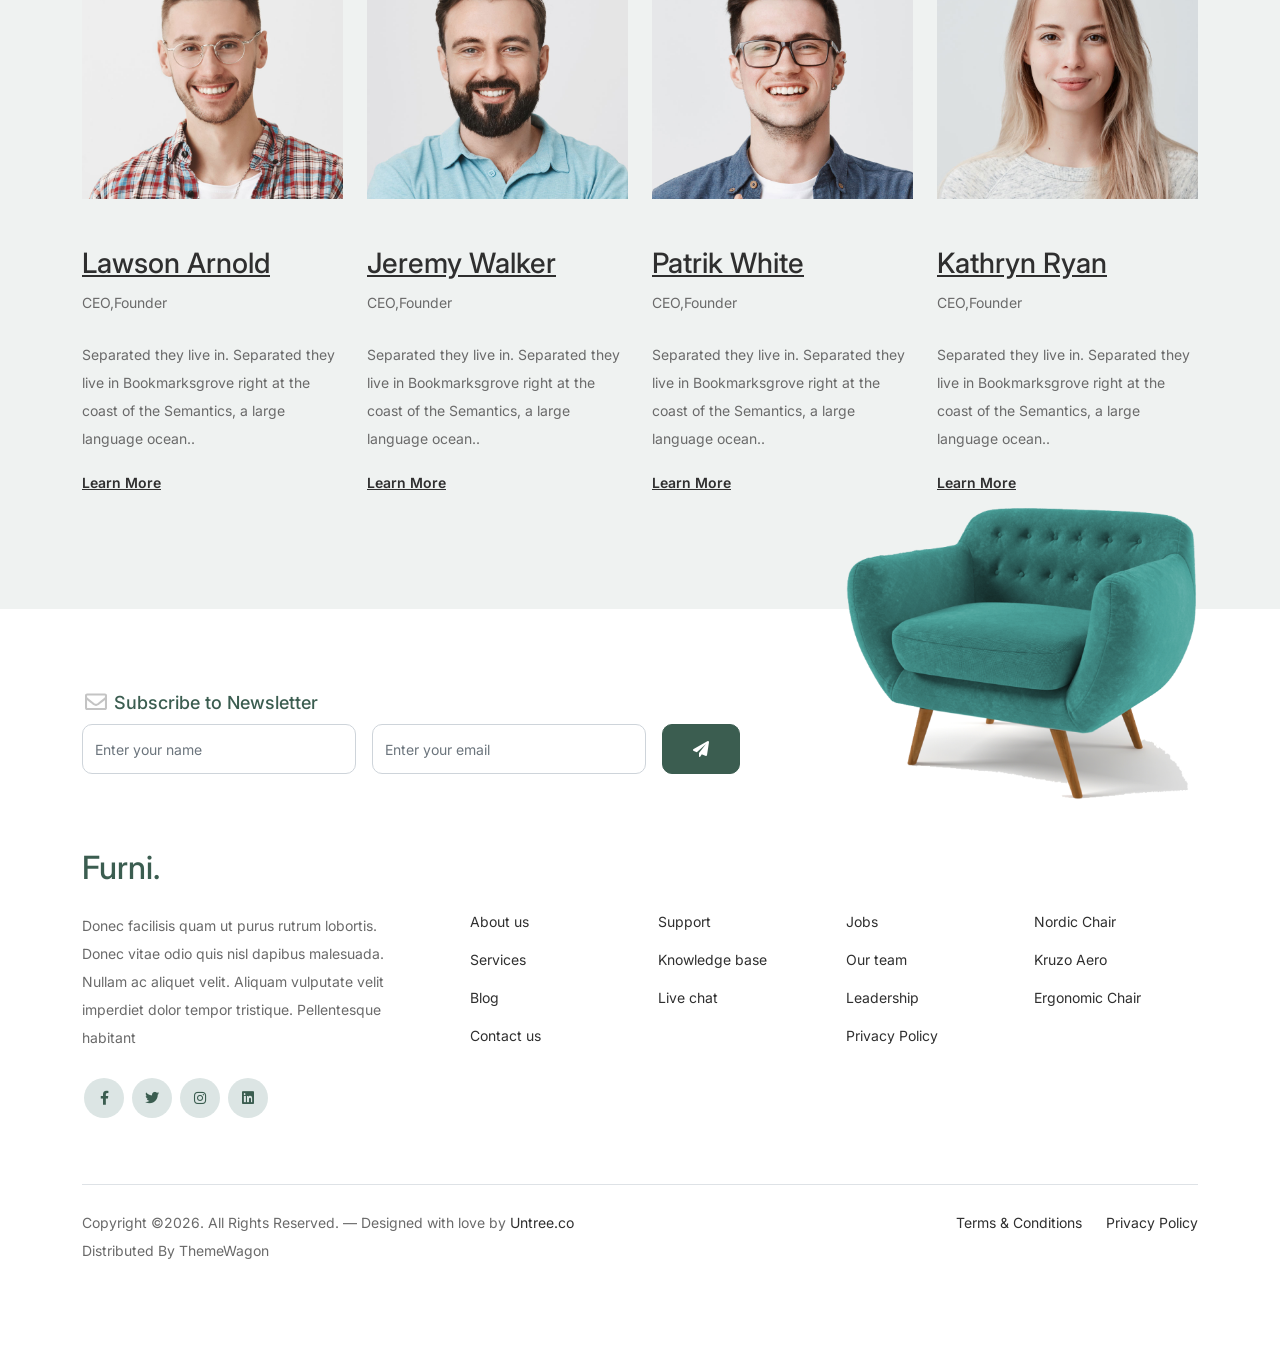
==== commit cf6cb116: "second commit" ====
--- a/about.html
+++ b/about.html
@@ -57,7 +57,7 @@
 						</div>
 						<div class="col-lg-7">
 							<div class="hero-img-wrap">
-								<img src="images/couch.png" class="img-fluid">
+								<img src="assets/images/couch.png" class="img-fluid">
 							</div>
 						</div>
 					</div>
@@ -82,7 +82,7 @@
 
 					<div class="col-lg-5">
 						<div class="img-wrap">
-							<img src="images/why-choose-us-img.jpg" alt="Image" class="img-fluid">
+							<img src="assets/images/why-choose-us-img.jpg" alt="Image" class="img-fluid">
 						</div>
 					</div>
 
@@ -113,13 +113,13 @@
 			<div class="container relative">
 
 				<div class="sofa-img">
-					<img src="images/sofa.png" alt="Image" class="img-fluid">
+					<img src="assets/images/sofa.png" alt="Image" class="img-fluid">
 				</div>
 
 				<div class="row">
 					<div class="col-lg-8">
 						<div class="subscription-form">
-							<h3 class="d-flex align-items-center"><span class="me-1"><img src="images/envelope-outline.svg" alt="Image" class="img-fluid"></span><span>Subscribe to Newsletter</span></h3>
+							<h3 class="d-flex align-items-center"><span class="me-1"><img src="assets/images/envelope-outline.svg" alt="Image" class="img-fluid"></span><span>Subscribe to Newsletter</span></h3>
 
 							<form action="#" class="row g-3">
 								<div class="col-auto">
